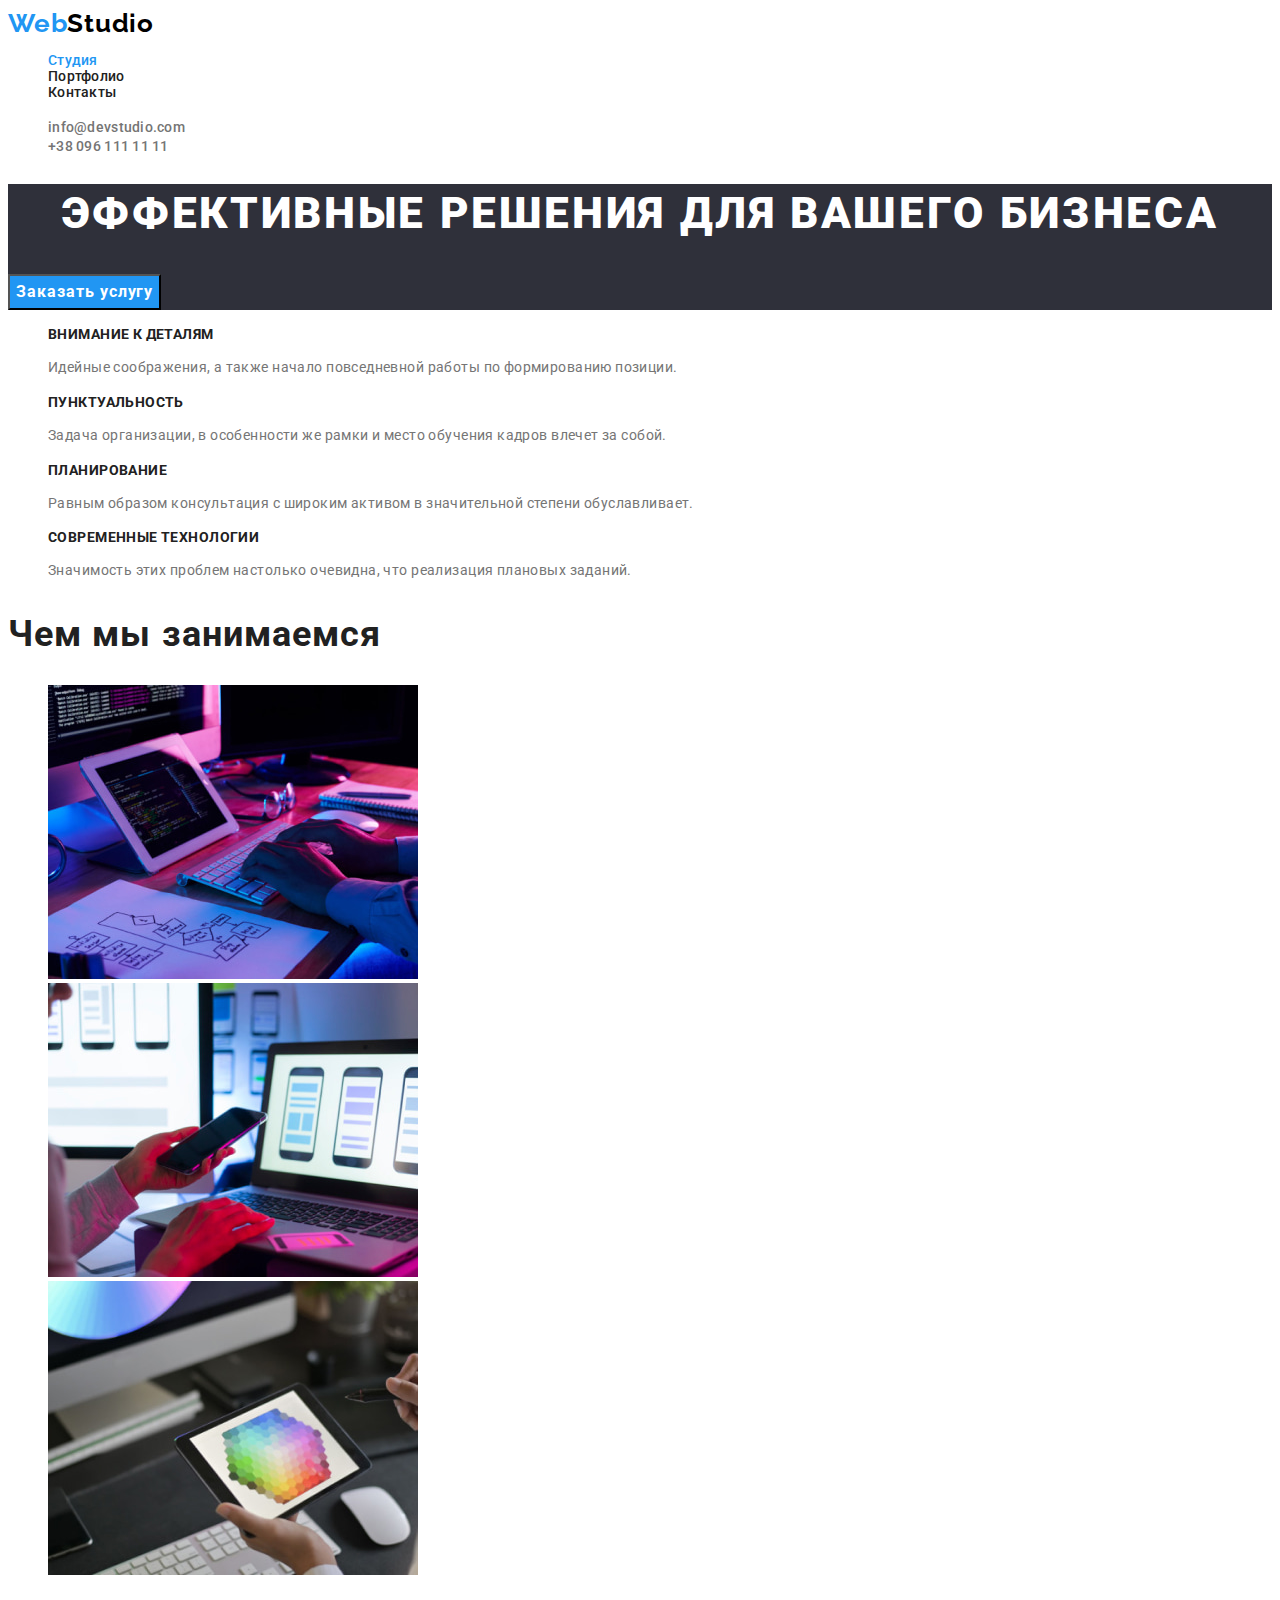
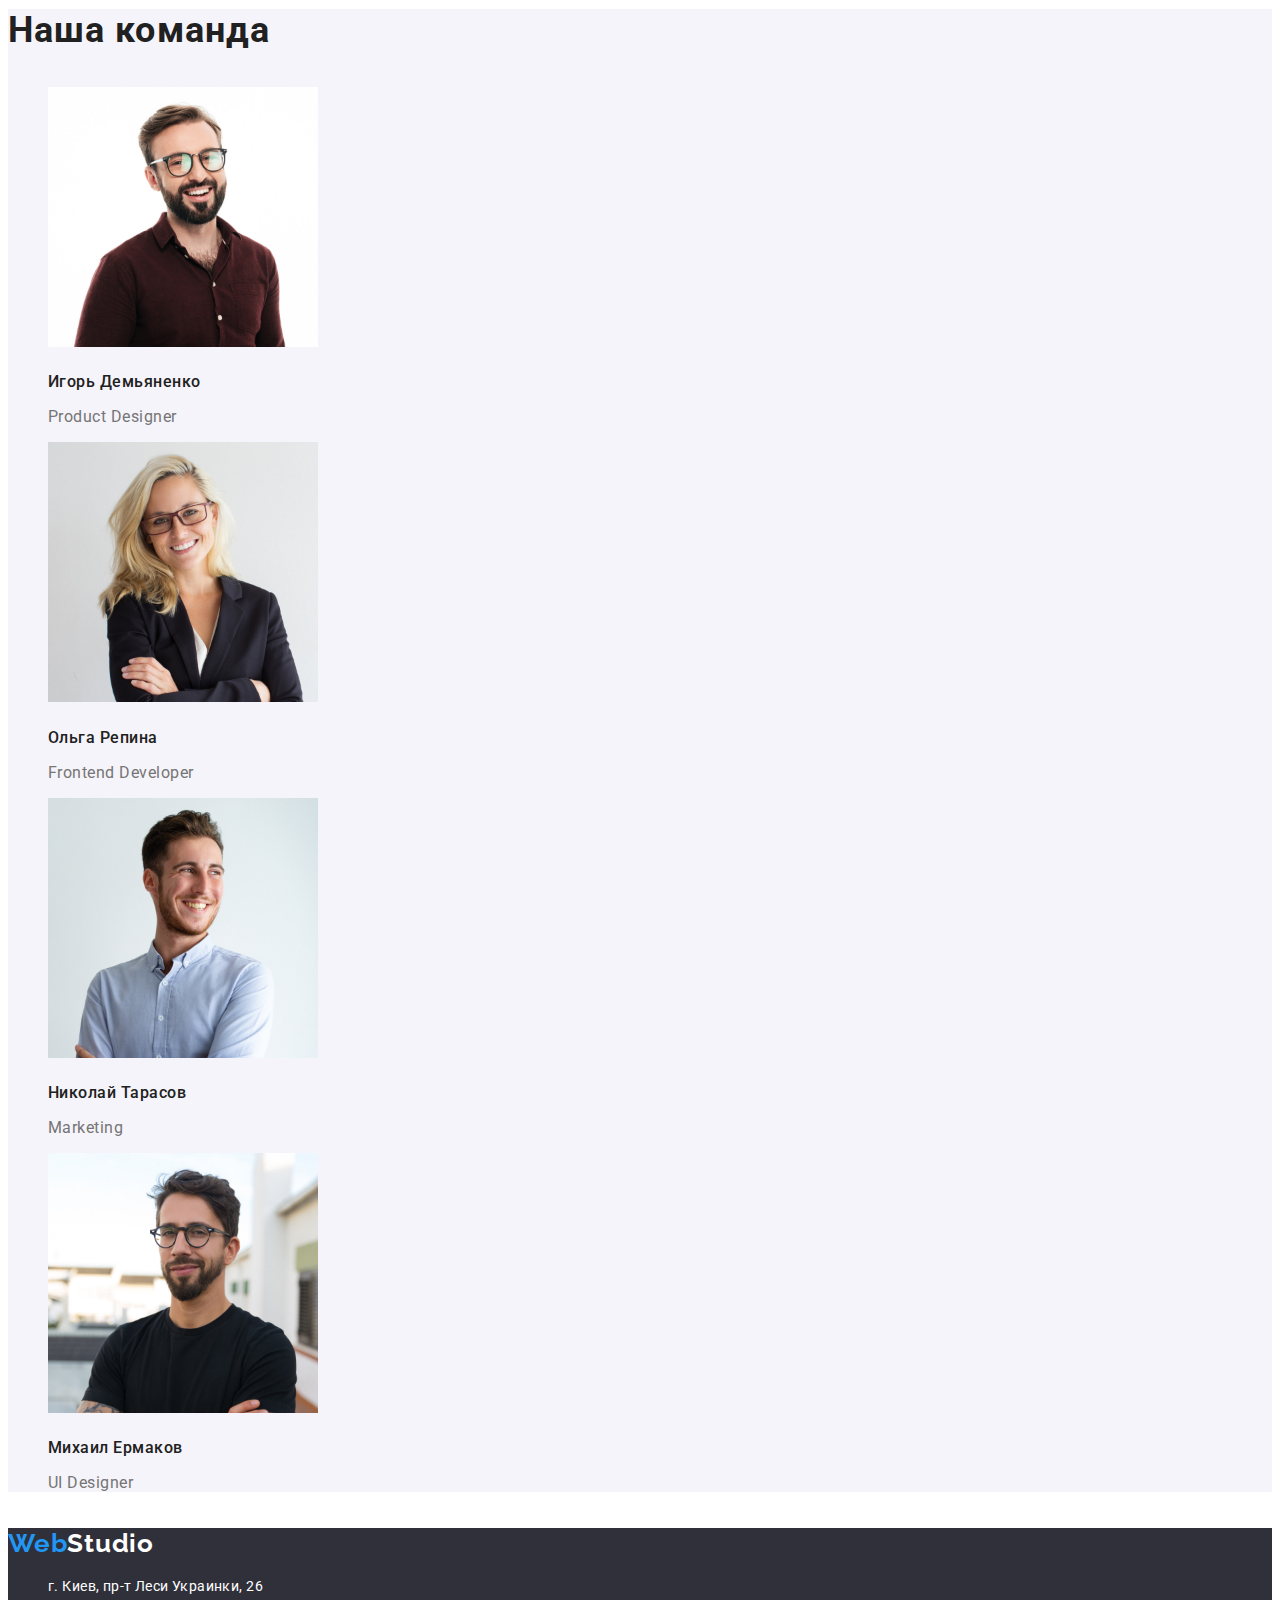
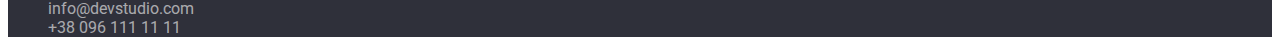
==== index.html @ 97933884 "Files from previous project added" ====
<!DOCTYPE html>
<html lang="ru">
  <head>
    <meta charset="UTF-8" />
    <meta http-equiv="X-UA-Compatible" content="IE=edge" />
    <meta name="viewport" content="width=device-width, initial-scale=1.0" />
    <title>WebStudio</title>
    <link rel="preconnect" href="https://fonts.googleapis.com" />
    <link rel="preconnect" href="https://fonts.gstatic.com" crossorigin />
    <link
      href="https://fonts.googleapis.com/css2?family=Raleway:wght@700&family=Roboto:wght@400;500;700;900&display=swap"
      rel="stylesheet"
    />

    <link rel="stylesheet" href="./css/styles.css" />
  </head>
  <body>
    <header class="page-header">
      <nav>
        <a href="" class="logo link"
          >Web<span class="logo-dark">Studio</span>
        </a>
        <ul class="site-nav">
          <li class="list">
            <a href="./index.html" class="link current">Студия</a>
          </li>
          <li class="list">
            <a href="./portfolio.html" class="link">Портфолио</a>
          </li>
          <li class="list"><a href="" class="link">Контакты</a></li>
        </ul>
      </nav>
      <ul class="contacts">
        <li class="list">
          <a href="mailto:info@devstudio.com" class="mail-link"
            >info@devstudio.com</a
          >
        </li>
        <li class="list">
          <a href="tel:+380961111111" class="tel-link">+38 096 111 11 11</a>
        </li>
      </ul>
    </header>
    <main>
      <!--Герой-->
      <section class="hero">
        <h1 class="header-hero">Эффективные решения для вашего бизнеса</h1>
        <button type="button" class="button-service">Заказать услугу</button>
      </section>
      <!--Переваги-->
      <section class="advantages">
        <h2 class="header-advantages">Наші переваги</h2>
        <ul>
          <li class="list">
            <h3 class="advantages-header">Внимание к деталям</h3>
            <p class="advantages-text">
              Идейные соображения, а также начало повседневной работы по
              формированию позиции.
            </p>
          </li>

          <li class="list">
            <h3 class="advantages-header">Пунктуальность</h3>
            <p class="advantages-text">
              Задача организации, в особенности же рамки и место обучения кадров
              влечет за собой.
            </p>
          </li>
          <li class="list">
            <h3 class="advantages-header">Планирование</h3>
            <p class="advantages-text">
              Равным образом консультация с широким активом в значительной
              степени обуславливает.
            </p>
          </li>
          <li class="list">
            <h3 class="advantages-header">Современные технологии</h3>
            <p class="advantages-text">
              Значимость этих проблем настолько очевидна, что реализация
              плановых заданий.
            </p>
          </li>
        </ul>
      </section>
      <section class="works">
        <h2 class="header-works">Чем мы занимаемся</h2>
        <ul>
          <li class="list">
            <img src="./images/box-1.jpg" alt="Структура сайту" width="370" />
          </li>
          <li class="list">
            <img src="./images/box-2.jpg" alt="Розмітка сайту" width="370" />
          </li>
          <li class="list">
            <img src="./images/box-3.jpg" alt="Дизайн сайту" width="370" />
          </li>
        </ul>
      </section>
      <section class="team">
        <h2 class="header team">Наша команда</h2>
        <ul class="team-list">
          <li class="team-link">
            <img
              src="./images/img.jpg"
              alt="Фото Игорь Демьяненко"
              width="270"
            />
            <h3 class="team-member">Игорь Демьяненко</h3>
            <p lang="en" class="team-position">Product Designer</p>
          </li>
          <li class="team-link">
            <img src="./images/img-1.jpg" alt="Фото Ольга Репина" width="270" />
            <h3 class="team-member">Ольга Репина</h3>
            <p lang="en" class="team-position">Frontend Developer</p>
          </li>
          <li class="team-link">
            <img
              src="./images/img-2.jpg"
              alt="Фото Николай Тарасов"
              width="270"
            />
            <h3 class="team-member">Николай Тарасов</h3>
            <p lang="en" class="team-position">Marketing</p>
          </li>
          <li class="team-link">
            <img
              src="./images/img-3.jpg"
              alt="Фото Михаил Ермаков"
              width="270"
            />
            <h3 class="team-member">Михаил Ермаков</h3>
            <p lang="en" class="team-position">UI Designer</p>
          </li>
        </ul>
      </section>
    </main>
    <footer class="footer">
      <a href="" class="logo link">Web<span class="logo-light">Studio</span></a>
      <address class="address">
        <ul>
          <li class="list">
            <a
              href="https://goo.gl/maps/4q9ZpjwnPptMZHnn8"
              target="_blank"
              rel="noreferrer noopener"
              class="post-address"
              >г. Киев, пр-т Леси Украинки, 26</a
            >
          </li>
          <li class="list">
            <a href="mailto:info@devstudio.com" class="mail"
              >info@devstudio.com</a
            >
          </li>
          <li class="list">
            <a href="tel:+380961111111" class="tel">+38 096 111 11 11</a>
          </li>
        </ul>
      </address>
    </footer>
  </body>
</html>
---- css/styles.css ----
:root {
  --text-decoration-color: #212121;
  --second-text-color: #757575;
  --link-hover-color: #2196f3;
}
body {
  color: var(--text-decoration-color);
  font-family: "Roboto", sans-serif;
}

.logo {
  font-family: Raleway, sans-serif;
  font-weight: 700;
  font-size: 26px;
  line-height: 1.19;
  color: var(--link-hover-color);
  letter-spacing: 0.03em;
}
.logo-dark {
  color: #000000;
}
.logo-light {
  color: #ffffff;
}

.site-nav {
  color: var(--text-decoration-color);
  font-weight: 500;
  font-size: 14px;
  line-height: 1.14;
  letter-spacing: 0.02em;
}
.site-nav .link:active {
  color: var(--link-hover-color);
}

.site-nav .link:hover,
.site-nav .link:focus {
  color: var(--link-hover-color);
}

.link,
.mail,
.tel,
.mail-link,
.tel-link,
.post-address,
.project-link {
  text-decoration: none;
}
.list,
.team-link {
  list-style-type: none;
}
.site-nav .link {
  color: var(--text-decoration-color);
}
.mail-link,
.tel-link {
  color: var(--second-text-color);
  font-weight: 500;
  font-size: 14px;
  line-height: 1.14;
  letter-spacing: 0.02em;
}
.mail-link:hover,
.tel-link:hover,
.mail-link:focus,
.tel-link:focus {
  color: var(--link-hover-color);
}
.header-hero {
  color: #ffffff;
  font-weight: 900;
  font-size: 44px;
  line-height: 1.36;
  text-align: center;
  letter-spacing: 0.06em;
  text-transform: uppercase;
}

.page-header {
  background-color: #ffffff;
}
.hero {
  background-color: #2f303a;
}
.button {
  font-family: inherit;
  color: var(--text-decoration-color);
  background-color: #ffffff;
  font-weight: 700;
  font-size: 16px;
  line-height: 1.88;
  display: flex;
  align-items: center;
  text-align: center;
  letter-spacing: 0.06em;
  cursor: pointer;
}
.button-service {
  color: #ffffff;
  background-color: var(--link-hover-color);
  font-family: inherit;
  font-weight: 700;
  font-size: 16px;
  line-height: 1.88;
  display: flex;
  align-items: center;
  text-align: center;
  letter-spacing: 0.06em;
}

.button-filter {
  font-family: inherit;
  color: var(--text-decoration-color);
  background-color: #ffffff;
  font-weight: 500;
  font-size: 16px;
  line-height: 1.88;
  display: flex;
  align-items: center;
  text-align: center;
  letter-spacing: 0.06em;
  cursor: pointer;
}
.button-filter:hover,
.button-filter:focus {
  color: #ffffff;
  background-color: var(--link-hover-color);
}
.header-advantages,
.header-portolio {
  display: none;
}

.advantages-header {
  font-weight: 700;
  font-size: 14px;
  line-height: 16px;
  letter-spacing: 0.03em;
  text-transform: uppercase;
}

.advantages-text {
  color: var(--second-text-color);
  font-size: 14px;
  line-height: 1.71;
  letter-spacing: 0.03em;
}

.header-works {
  font-weight: 700;
  font-size: 36px;
  line-height: 1.17;
  letter-spacing: 0.03em;
}
.team {
  background-color: #f5f4fa;
  font-weight: 700;
  font-size: 36px;
  line-height: 1.17;
  letter-spacing: 0.03em;
}
.footer {
  background-color: #2f303a;
}
.address .post-address {
  color: #ffffff;
  font-style: normal;
  font-size: 14px;
  line-height: 1.71;
  letter-spacing: 0.03em;
}
.mail,
.tel {
  color: rgba(255, 255, 255, 0.6);
}

.mail:hover,
.tel:hover {
  color: var(--link-hover-color);
}
.team-position {
  color: var(--second-text-color);
  font-weight: 400;
  font-size: 16px;
  line-height: 1.19;
  letter-spacing: 0.03em;
}
.team-member {
  font-weight: 500;
  font-size: 16px;
  line-height: 1.19;
  letter-spacing: 0.03em;
}

.project-name {
  font-weight: 700;
  font-size: 18px;
  line-height: 2;
  letter-spacing: 0.06em;
  color: var(--text-decoration-color);
}
.project-type {
  font-size: 16px;
  line-height: 1.88;
  letter-spacing: 0.03em;
  color: var(--second-text-color);
}
.mail,
.tel {
  font-style: normal;
}

.site-nav .current {
  color: var(--link-hover-color);
}
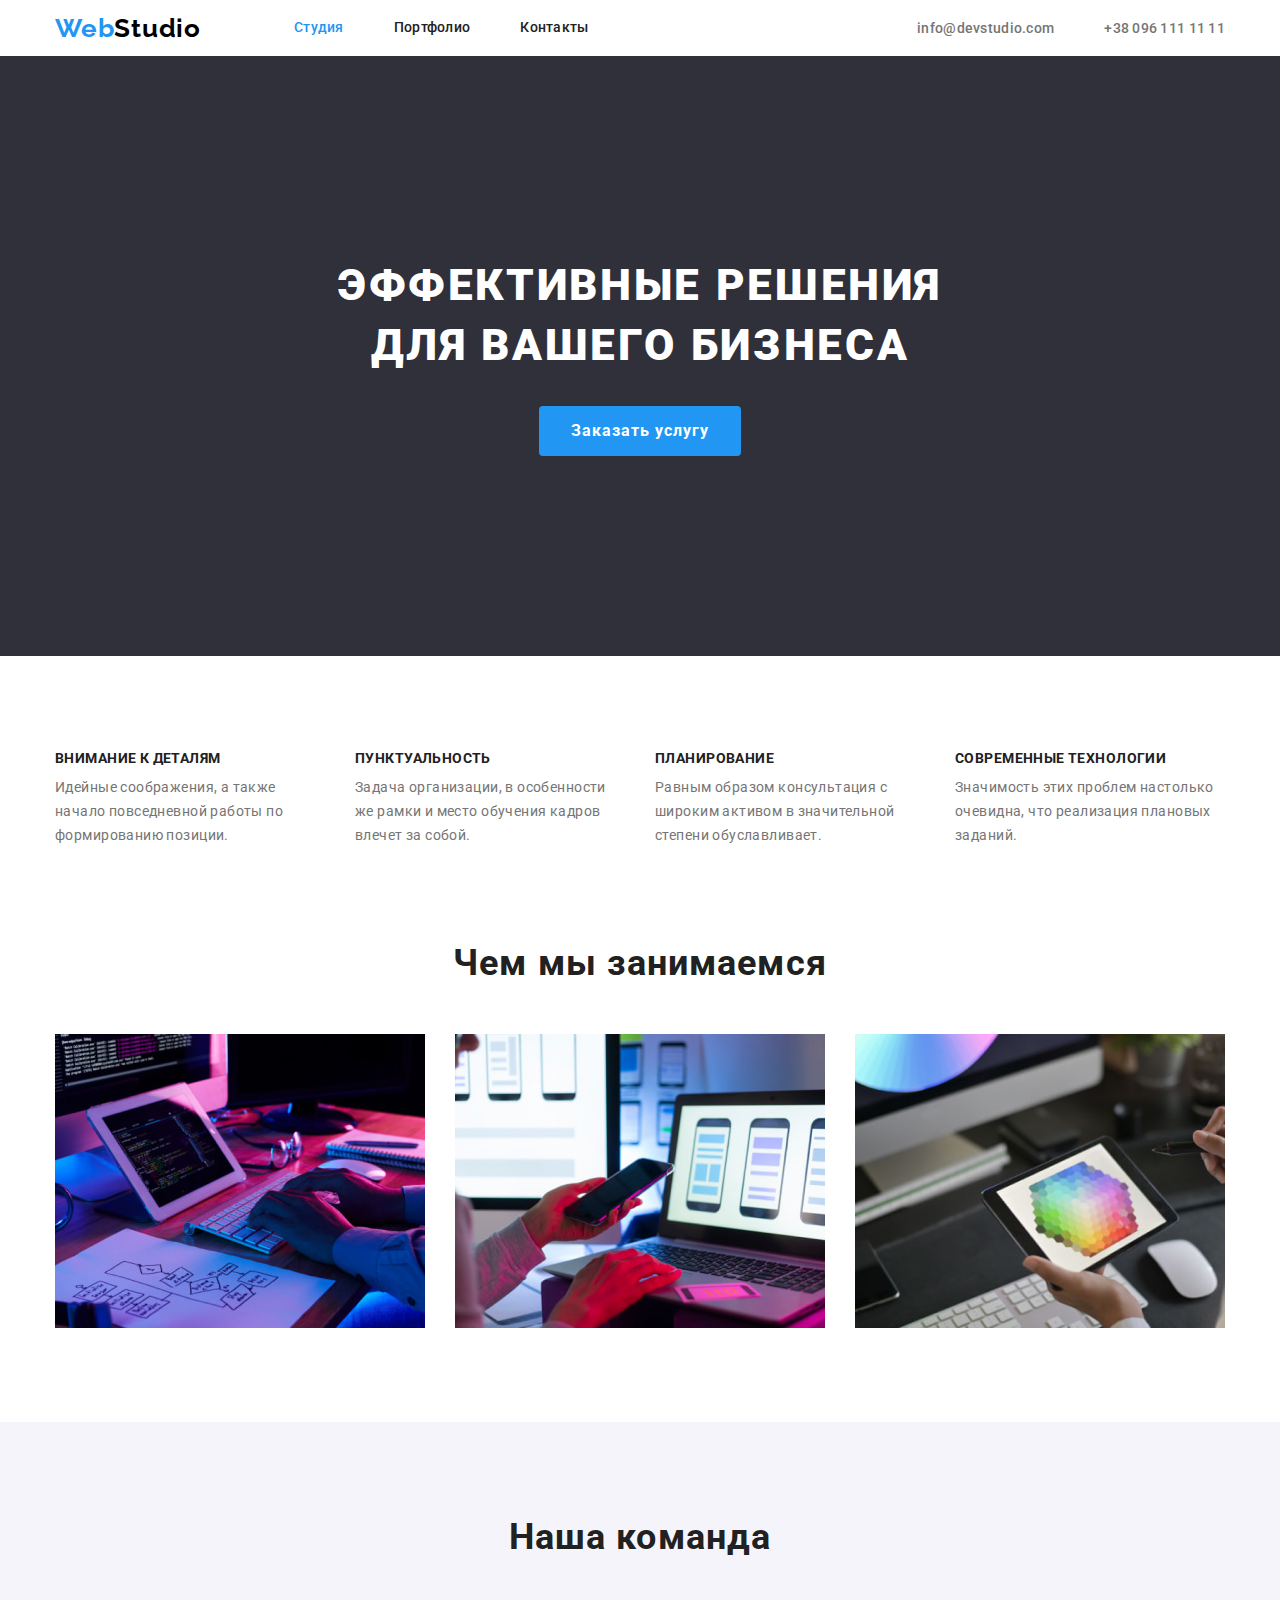
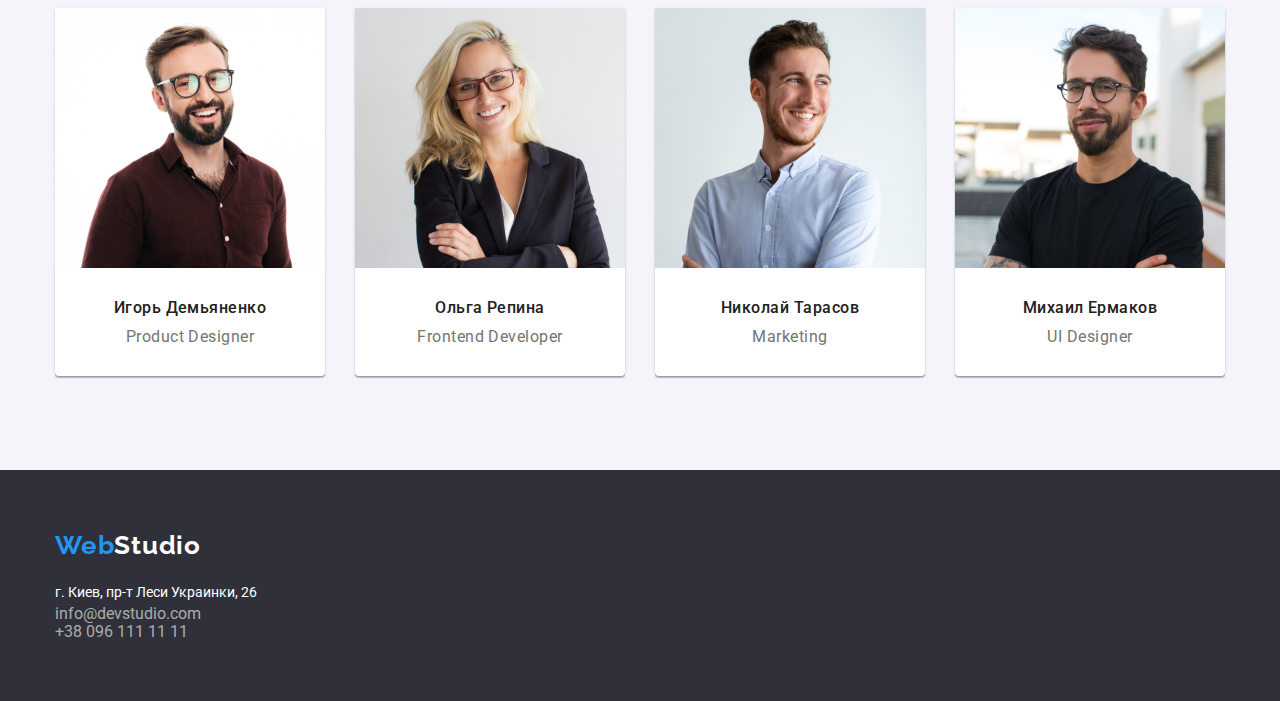
==== commit 3a7cdc12: "almost done" ====
--- a/index.html
+++ b/index.html
@@ -11,152 +11,213 @@
       href="https://fonts.googleapis.com/css2?family=Raleway:wght@700&family=Roboto:wght@400;500;700;900&display=swap"
       rel="stylesheet"
     />
-
+    <link
+      rel="stylesheet"
+      href="https://cdn.jsdelivr.net/npm/modern-normalize@1.1.0/modern-normalize.min.css"
+    />
     <link rel="stylesheet" href="./css/styles.css" />
   </head>
   <body>
     <header class="page-header">
-      <nav>
-        <a href="" class="logo link"
-          >Web<span class="logo-dark">Studio</span>
-        </a>
-        <ul class="site-nav">
+      <!-- Site navigation -->
+      <div class="container main-nav">
+        <div class="nav-all">
+          <a href="" class="logo link"
+            >Web<span class="logo-dark">Studio</span>
+          </a>
+        </div>
+        <nav class="navigation">
+          <ul class="site-nav">
+            <li class="list">
+              <a href="./index.html" class="link current">Студия</a>
+            </li>
+            <li class="list">
+              <a href="./portfolio.html" class="link">Портфолио</a>
+            </li>
+            <li class="list"><a href="" class="link">Контакты</a></li>
+          </ul>
+        </nav>
+
+        <!-- Contacts -->
+        <ul class="contacts">
           <li class="list">
-            <a href="./index.html" class="link current">Студия</a>
+            <a href="mailto:info@devstudio.com" class="mail-link"
+              >info@devstudio.com</a
+            >
           </li>
           <li class="list">
-            <a href="./portfolio.html" class="link">Портфолио</a>
+            <a href="tel:+380961111111" class="tel-link">+38 096 111 11 11</a>
           </li>
-          <li class="list"><a href="" class="link">Контакты</a></li>
         </ul>
-      </nav>
-      <ul class="contacts">
-        <li class="list">
-          <a href="mailto:info@devstudio.com" class="mail-link"
-            >info@devstudio.com</a
-          >
-        </li>
-        <li class="list">
-          <a href="tel:+380961111111" class="tel-link">+38 096 111 11 11</a>
-        </li>
-      </ul>
+      </div>
     </header>
     <main>
       <!--Герой-->
       <section class="hero">
-        <h1 class="header-hero">Эффективные решения для вашего бизнеса</h1>
+        <h1 class="header-hero">
+          Эффективные решения <br />
+          для вашего бизнеса
+        </h1>
         <button type="button" class="button-service">Заказать услугу</button>
       </section>
       <!--Переваги-->
       <section class="advantages">
-        <h2 class="header-advantages">Наші переваги</h2>
-        <ul>
-          <li class="list">
-            <h3 class="advantages-header">Внимание к деталям</h3>
-            <p class="advantages-text">
-              Идейные соображения, а также начало повседневной работы по
-              формированию позиции.
-            </p>
-          </li>
-
-          <li class="list">
-            <h3 class="advantages-header">Пунктуальность</h3>
-            <p class="advantages-text">
-              Задача организации, в особенности же рамки и место обучения кадров
-              влечет за собой.
-            </p>
-          </li>
-          <li class="list">
-            <h3 class="advantages-header">Планирование</h3>
-            <p class="advantages-text">
-              Равным образом консультация с широким активом в значительной
-              степени обуславливает.
-            </p>
-          </li>
-          <li class="list">
-            <h3 class="advantages-header">Современные технологии</h3>
-            <p class="advantages-text">
-              Значимость этих проблем настолько очевидна, что реализация
-              плановых заданий.
-            </p>
-          </li>
-        </ul>
-      </section>
+        <div class="container">
+          <h2 class="header-advantages">Наші переваги</h2>
+          <ul class="list-advantages">
+            <li class="list">
+              <h3 class="advantages-header">Внимание к деталям</h3>
+              <p class="advantages-text">
+                Идейные соображения, а также начало повседневной работы по
+                формированию позиции.
+              </p>
+            </li>
+
+            <li class="list">
+              <h3 class="advantages-header">Пунктуальность</h3>
+              <p class="advantages-text">
+                Задача организации, в особенности же рамки и место обучения
+                кадров влечет за собой.
+              </p>
+            </li>
+            <li class="list">
+              <h3 class="advantages-header">Планирование</h3>
+              <p class="advantages-text">
+                Равным образом консультация с широким активом в значительной
+                степени обуславливает.
+              </p>
+            </li>
+            <li class="list">
+              <h3 class="advantages-header">Современные технологии</h3>
+              <p class="advantages-text">
+                Значимость этих проблем настолько очевидна, что реализация
+                плановых заданий.
+              </p>
+            </li>
+          </ul>
+        </div>
+      </section>
+      <!-- Our works -->
+
       <section class="works">
         <h2 class="header-works">Чем мы занимаемся</h2>
-        <ul>
-          <li class="list">
-            <img src="./images/box-1.jpg" alt="Структура сайту" width="370" />
-          </li>
-          <li class="list">
-            <img src="./images/box-2.jpg" alt="Розмітка сайту" width="370" />
-          </li>
-          <li class="list">
-            <img src="./images/box-3.jpg" alt="Дизайн сайту" width="370" />
-          </li>
-        </ul>
-      </section>
-      <section class="team">
-        <h2 class="header team">Наша команда</h2>
-        <ul class="team-list">
-          <li class="team-link">
-            <img
-              src="./images/img.jpg"
-              alt="Фото Игорь Демьяненко"
-              width="270"
-            />
-            <h3 class="team-member">Игорь Демьяненко</h3>
-            <p lang="en" class="team-position">Product Designer</p>
-          </li>
-          <li class="team-link">
-            <img src="./images/img-1.jpg" alt="Фото Ольга Репина" width="270" />
-            <h3 class="team-member">Ольга Репина</h3>
-            <p lang="en" class="team-position">Frontend Developer</p>
-          </li>
-          <li class="team-link">
-            <img
-              src="./images/img-2.jpg"
-              alt="Фото Николай Тарасов"
-              width="270"
-            />
-            <h3 class="team-member">Николай Тарасов</h3>
-            <p lang="en" class="team-position">Marketing</p>
-          </li>
-          <li class="team-link">
-            <img
-              src="./images/img-3.jpg"
-              alt="Фото Михаил Ермаков"
-              width="270"
-            />
-            <h3 class="team-member">Михаил Ермаков</h3>
-            <p lang="en" class="team-position">UI Designer</p>
-          </li>
-        </ul>
+        <div class="container">
+          <ul class="works-images">
+            <li class="list">
+              <img src="./images/box-1.jpg" alt="Структура сайту" width="370" />
+            </li>
+            <li class="list">
+              <img src="./images/box-2.jpg" alt="Розмітка сайту" width="370" />
+            </li>
+            <li class="list">
+              <img src="./images/box-3.jpg" alt="Дизайн сайту" width="370" />
+            </li>
+          </ul>
+        </div>
+      </section>
+
+      <!-- Our team -->
+
+      <section class="our-team">
+        <h2 class="header-team">Наша команда</h2>
+        <div class="container">
+          <ul class="team-list">
+            <li class="team-link">
+              <article class="card">
+                <div class="card-thumb">
+                  <img
+                    src="./images/img.jpg"
+                    alt="Фото Игорь Демьяненко"
+                    width="270"
+                  />
+                </div>
+                <div class="card-content">
+                  <h3 class="team-member">Игорь Демьяненко</h3>
+                  <p lang="en" class="team-position">Product Designer</p>
+                </div>
+              </article>
+            </li>
+            <li class="team-link">
+              <article class="card">
+                <div class="card-thumb">
+                  <img
+                    src="./images/img-1.jpg"
+                    alt="Фото Ольга Репина"
+                    width="270"
+                  />
+                </div>
+                <div class="card-content">
+                  <h3 class="team-member">Ольга Репина</h3>
+                  <p lang="en" class="team-position">Frontend Developer</p>
+                </div>
+              </article>
+            </li>
+            <li class="team-link">
+              <article class="card">
+                <div class="card-thumb">
+                  <img
+                    src="./images/img-2.jpg"
+                    alt="Фото Николай Тарасов"
+                    width="270"
+                  />
+                </div>
+                <div class="card-content">
+                  <h3 class="team-member">Николай Тарасов</h3>
+                  <p lang="en" class="team-position">Marketing</p>
+                </div>
+              </article>
+            </li>
+            <li class="team-link">
+              <article class="card">
+                <div class="card-thumb">
+                  <img
+                    src="./images/img-3.jpg"
+                    alt="Фото Михаил Ермаков"
+                    width="270"
+                  />
+                </div>
+                <div class="card-content">
+                  <h3 class="team-member">Михаил Ермаков</h3>
+                  <p lang="en" class="team-position">UI Designer</p>
+                </div>
+              </article>
+            </li>
+          </ul>
+        </div>
       </section>
     </main>
+
+    <!-- Footer  -->
+
     <footer class="footer">
-      <a href="" class="logo link">Web<span class="logo-light">Studio</span></a>
-      <address class="address">
-        <ul>
-          <li class="list">
-            <a
-              href="https://goo.gl/maps/4q9ZpjwnPptMZHnn8"
-              target="_blank"
-              rel="noreferrer noopener"
-              class="post-address"
-              >г. Киев, пр-т Леси Украинки, 26</a
-            >
-          </li>
-          <li class="list">
-            <a href="mailto:info@devstudio.com" class="mail"
-              >info@devstudio.com</a
-            >
-          </li>
-          <li class="list">
-            <a href="tel:+380961111111" class="tel">+38 096 111 11 11</a>
-          </li>
-        </ul>
-      </address>
+      <div class="container">
+        <div class="logo-footer">
+          <a href="" class="logo link"
+            >Web<span class="logo-light">Studio</span></a
+          >
+        </div>
+        <address class="address">
+          <ul class="adress-list">
+            <li class="list">
+              <a
+                href="https://goo.gl/maps/4q9ZpjwnPptMZHnn8"
+                target="_blank"
+                rel="noreferrer noopener"
+                class="post-address"
+                >г. Киев, пр-т Леси Украинки, 26</a
+              >
+            </li>
+            <li class="list">
+              <a href="mailto:info@devstudio.com" class="mail"
+                >info@devstudio.com</a
+              >
+            </li>
+            <li class="list">
+              <a href="tel:+380961111111" class="tel">+38 096 111 11 11</a>
+            </li>
+          </ul>
+        </address>
+      </div>
     </footer>
   </body>
 </html>
--- a/css/styles.css
+++ b/css/styles.css
@@ -2,12 +2,14 @@
   --text-decoration-color: #212121;
   --second-text-color: #757575;
   --link-hover-color: #2196f3;
+  --card-gap: 30px;
+  --projects-card-gap: 30px;
 }
 body {
   color: var(--text-decoration-color);
   font-family: "Roboto", sans-serif;
 }
-
+/*             Header          */
 .logo {
   font-family: Raleway, sans-serif;
   font-weight: 700;
@@ -16,20 +18,72 @@
   color: var(--link-hover-color);
   letter-spacing: 0.03em;
 }
+.nav-all {
+  display: flex;
+  margin-right: 93px;
+}
+
 .logo-dark {
   color: #000000;
 }
 .logo-light {
   color: #ffffff;
 }
+.container {
+  display: flex;
+  margin-left: auto;
+  margin-right: auto;
+  width: 1200px;
+  padding-left: 15px;
+  padding-right: 15px;
+}
+
+.container.main-nav {
+  display: flex;
+  align-items: center;
+}
+
+.navigation {
+  display: flex;
+}
+
+img {
+  display: block;
+  max-width: 100%;
+  height: auto;
+}
+
+.site-nav .list {
+  margin-top: 0;
+  margin-bottom: 0;
+  padding: 0;
+}
 
 .site-nav {
+  display: flex;
+  margin-top: 0;
+  margin-bottom: 0;
+  padding-left: 0;
+}
+
+.site-nav .list + .list {
+  margin-left: 50px;
+}
+
+/* Зразок оформлення від Репети */
+
+.site-nav .link {
+  display: block;
+  padding-top: 20px;
+  padding-bottom: 20px;
+
   color: var(--text-decoration-color);
   font-weight: 500;
   font-size: 14px;
   line-height: 1.14;
   letter-spacing: 0.02em;
 }
+
 .site-nav .link:active {
   color: var(--link-hover-color);
 }
@@ -37,6 +91,22 @@
 .site-nav .link:hover,
 .site-nav .link:focus {
   color: var(--link-hover-color);
+}
+
+.site-nav .current {
+  color: var(--link-hover-color);
+}
+
+.contacts {
+  display: flex;
+  margin-top: 0;
+  margin-bottom: 0;
+  margin-left: auto;
+  padding-left: 0;
+}
+
+.contacts .list + .list {
+  margin-left: 50px;
 }
 
 .link,
@@ -52,9 +122,7 @@
 .team-link {
   list-style-type: none;
 }
-.site-nav .link {
-  color: var(--text-decoration-color);
-}
+
 .mail-link,
 .tel-link {
   color: var(--second-text-color);
@@ -71,10 +139,12 @@
 }
 .header-hero {
   color: #ffffff;
+  margin-top: 0px;
+  margin-bottom: 30px;
+
   font-weight: 900;
   font-size: 44px;
   line-height: 1.36;
-  text-align: center;
   letter-spacing: 0.06em;
   text-transform: uppercase;
 }
@@ -82,9 +152,14 @@
 .page-header {
   background-color: #ffffff;
 }
+
 .hero {
   background-color: #2f303a;
-}
+  text-align: center;
+  padding-bottom: 200px;
+  padding-top: 200px;
+}
+
 .button {
   font-family: inherit;
   color: var(--text-decoration-color);
@@ -92,7 +167,6 @@
   font-weight: 700;
   font-size: 16px;
   line-height: 1.88;
-  display: flex;
   align-items: center;
   text-align: center;
   letter-spacing: 0.06em;
@@ -105,10 +179,12 @@
   font-weight: 700;
   font-size: 16px;
   line-height: 1.88;
-  display: flex;
   align-items: center;
   text-align: center;
   letter-spacing: 0.06em;
+  border-radius: 4px;
+  padding: 10px 32px 10px 32px;
+  border: 0px;
 }
 
 .button-filter {
@@ -123,15 +199,23 @@
   text-align: center;
   letter-spacing: 0.06em;
   cursor: pointer;
+  padding: 6px 22px;
 }
 .button-filter:hover,
 .button-filter:focus {
   color: #ffffff;
   background-color: var(--link-hover-color);
 }
+
+.filter {
+  display: flex;
+}
+
 .header-advantages,
 .header-portolio {
   display: none;
+  margin-top: 0;
+  margin-bottom: 0;
 }
 
 .advantages-header {
@@ -140,6 +224,34 @@
   line-height: 16px;
   letter-spacing: 0.03em;
   text-transform: uppercase;
+  margin-bottom: 10px;
+  margin-top: 0;
+}
+section.advantages {
+  padding-top: 94px;
+  padding-bottom: 94px;
+}
+.list-advantages .list {
+  width: 270px;
+  margin-right: 30px;
+}
+.list-advantages .list:last-child {
+  margin-right: 0;
+}
+
+.list-advantages {
+  display: flex;
+  margin-top: 0;
+  margin-bottom: 0;
+  padding-left: 0;
+}
+.works-images .list {
+  width: 370px;
+  margin-right: 30px;
+}
+
+.works-images .list:last-child {
+  margin-right: 0;
 }
 
 .advantages-text {
@@ -147,6 +259,8 @@
   font-size: 14px;
   line-height: 1.71;
   letter-spacing: 0.03em;
+  margin-bottom: 0;
+  margin-top: 0;
 }
 
 .header-works {
@@ -154,24 +268,105 @@
   font-size: 36px;
   line-height: 1.17;
   letter-spacing: 0.03em;
-}
-.team {
-  background-color: #f5f4fa;
+  margin-top: 0;
+  margin-bottom: 50px;
+  text-align: center;
+}
+.works ul {
+  display: flex;
+  margin-top: 0;
+  margin-bottom: 0;
+  padding-bottom: 94px;
+  padding-left: 0;
+}
+
+.our-team {
+  padding-bottom: 94px;
+  background: #f5f4fa;
+}
+
+.team-list {
+  padding: 0;
+  margin: 0;
+  list-style: none;
+
+  display: flex;
+  flex-wrap: wrap;
+  margin-left: calc(-1 * var(--card-gap));
+  margin-top: calc(-1 * var(--card-gap));
+}
+
+.team-list > .team-link {
+  flex-basis: calc(100% / 4 - var(--card-gap));
+  margin-left: var(--card-gap);
+  margin-top: var(--card-gap);
+}
+
+.team-link {
+  width: 270px;
+  height: 368px;
+  background-color: #ffffff;
+  box-shadow: 0px 1px 3px rgba(0, 0, 0, 0.12), 0px 1px 1px rgba(0, 0, 0, 0.14),
+    0px 2px 1px rgba(0, 0, 0, 0.2);
+  border-radius: 0px 0px 4px 4px;
+}
+
+.team-member {
+  text-align: center;
+}
+
+.team-position {
+  text-align: center;
+}
+
+.header-team {
   font-weight: 700;
   font-size: 36px;
   line-height: 1.17;
   letter-spacing: 0.03em;
-}
+  margin-top: 0;
+  margin-bottom: 50px;
+  text-align: center;
+  padding-top: 94px;
+}
+
 .footer {
   background-color: #2f303a;
+}
+
+.logo-footer {
+  display: flex;
+  margin-top: 60px;
+  margin-bottom: 20px;
+}
+
+.address {
+  display: flex;
+  flex-direction: column;
+  margin-bottom: 60px;
+}
+.adress-list {
+  margin: 0;
+  padding-left: 0;
+}
+
+footer .container {
+  flex-direction: column;
 }
 .address .post-address {
   color: #ffffff;
   font-style: normal;
   font-size: 14px;
   line-height: 1.71;
-  letter-spacing: 0.03em;
-}
+}
+.post-address {
+  margin-bottom: 9px;
+}
+
+.mail {
+  margin-bottom: 9px;
+}
+
 .mail,
 .tel {
   color: rgba(255, 255, 255, 0.6);
@@ -181,18 +376,26 @@
 .tel:hover {
   color: var(--link-hover-color);
 }
+.team-list img {
+  margin-bottom: 30px;
+}
+
 .team-position {
   color: var(--second-text-color);
   font-weight: 400;
   font-size: 16px;
   line-height: 1.19;
   letter-spacing: 0.03em;
+  margin-top: 0;
+  margin-bottom: 0;
 }
 .team-member {
   font-weight: 500;
   font-size: 16px;
   line-height: 1.19;
   letter-spacing: 0.03em;
+  margin-top: 0;
+  margin-bottom: 10px;
 }
 
 .project-name {
@@ -208,11 +411,31 @@
   letter-spacing: 0.03em;
   color: var(--second-text-color);
 }
+
+.projects .list {
+  background: #ffffff;
+  border: 1px solid #eeeeee;
+  box-sizing: border-box;
+}
+
+.projects {
+  padding: 0;
+  margin: 0;
+  list-style: none;
+
+  display: flex;
+  flex-wrap: wrap;
+  margin-left: calc(-1 * var(--projects-card-gap));
+  margin-top: calc(-1 * var(--projects-card-gap));
+}
+
+.projects > .list {
+  flex-basis: calc(100% / 3 - var(--projects-card-gap));
+  margin-left: var(--projects-card-gap);
+  margin-top: var(--projects-card-gap);
+}
+
 .mail,
 .tel {
   font-style: normal;
 }
-
-.site-nav .current {
-  color: var(--link-hover-color);
-}
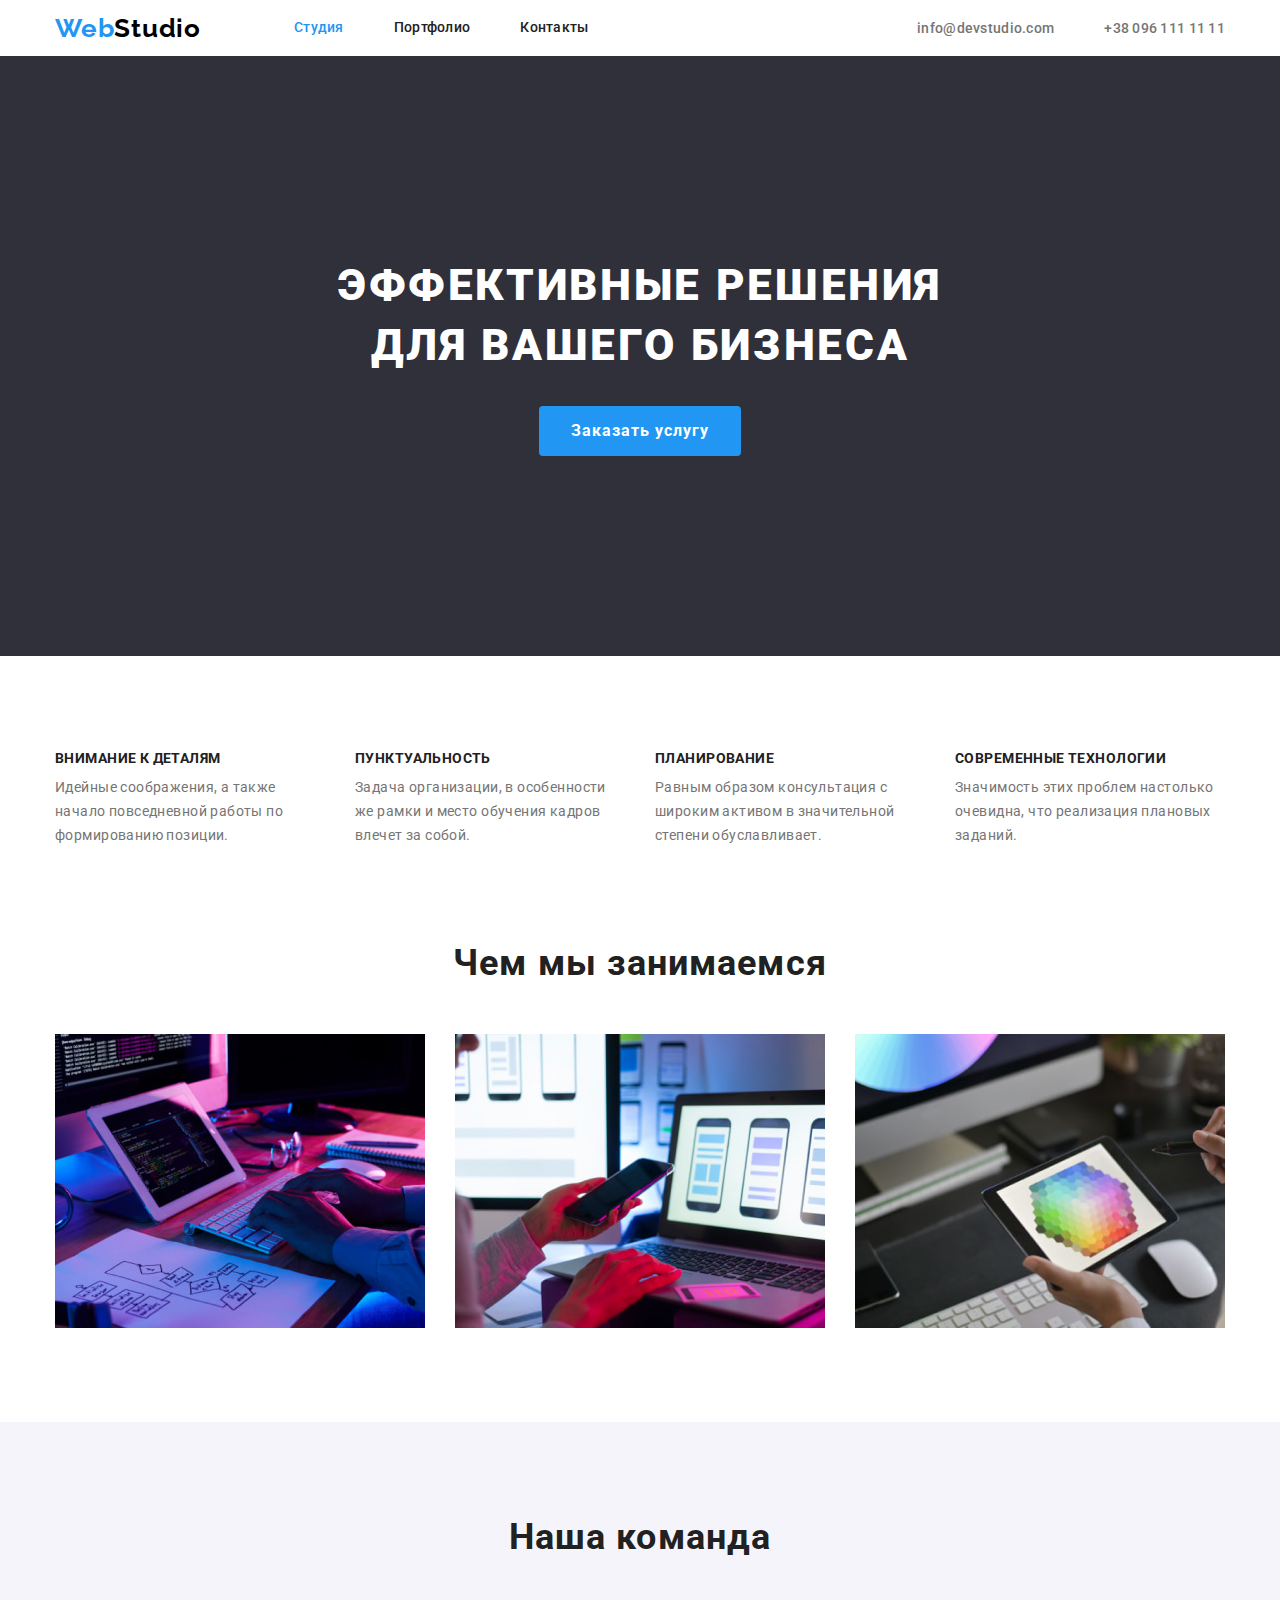
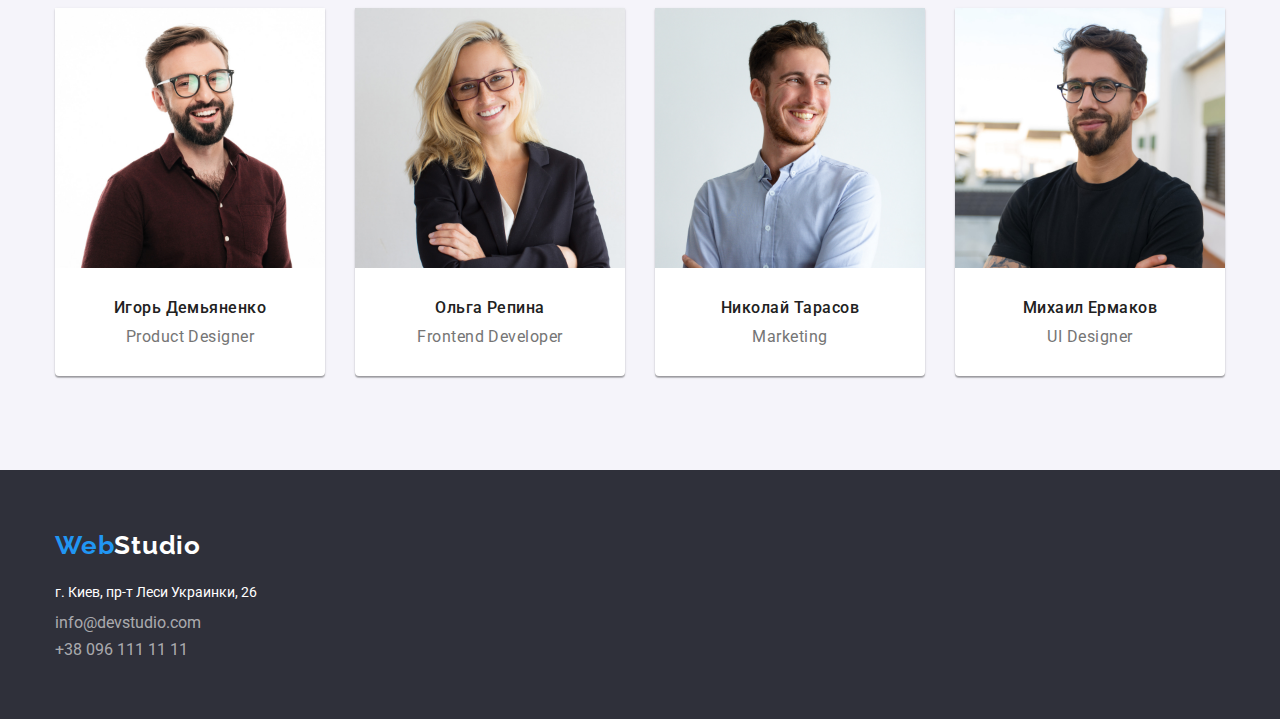
==== commit 80d9737d: "Bottom futer without additional div." ====
--- a/index.html
+++ b/index.html
@@ -191,11 +191,9 @@
 
     <footer class="footer">
       <div class="container">
-        <div class="logo-footer">
-          <a href="" class="logo link"
-            >Web<span class="logo-light">Studio</span></a
-          >
-        </div>
+        <a href="" class="logo link bottom"
+          >Web<span class="logo-light">Studio</span></a
+        >
         <address class="address">
           <ul class="adress-list">
             <li class="list">
--- a/css/styles.css
+++ b/css/styles.css
@@ -334,12 +334,11 @@
   background-color: #2f303a;
 }
 
-.logo-footer {
-  display: flex;
+a.logo.link.bottom {
+  display: block;
   margin-top: 60px;
   margin-bottom: 20px;
 }
-
 .address {
   display: flex;
   flex-direction: column;
@@ -359,7 +358,9 @@
   font-size: 14px;
   line-height: 1.71;
 }
+
 .post-address {
+  display: block;
   margin-bottom: 9px;
 }
 
@@ -369,6 +370,7 @@
 
 .mail,
 .tel {
+  display: block;
   color: rgba(255, 255, 255, 0.6);
 }
 
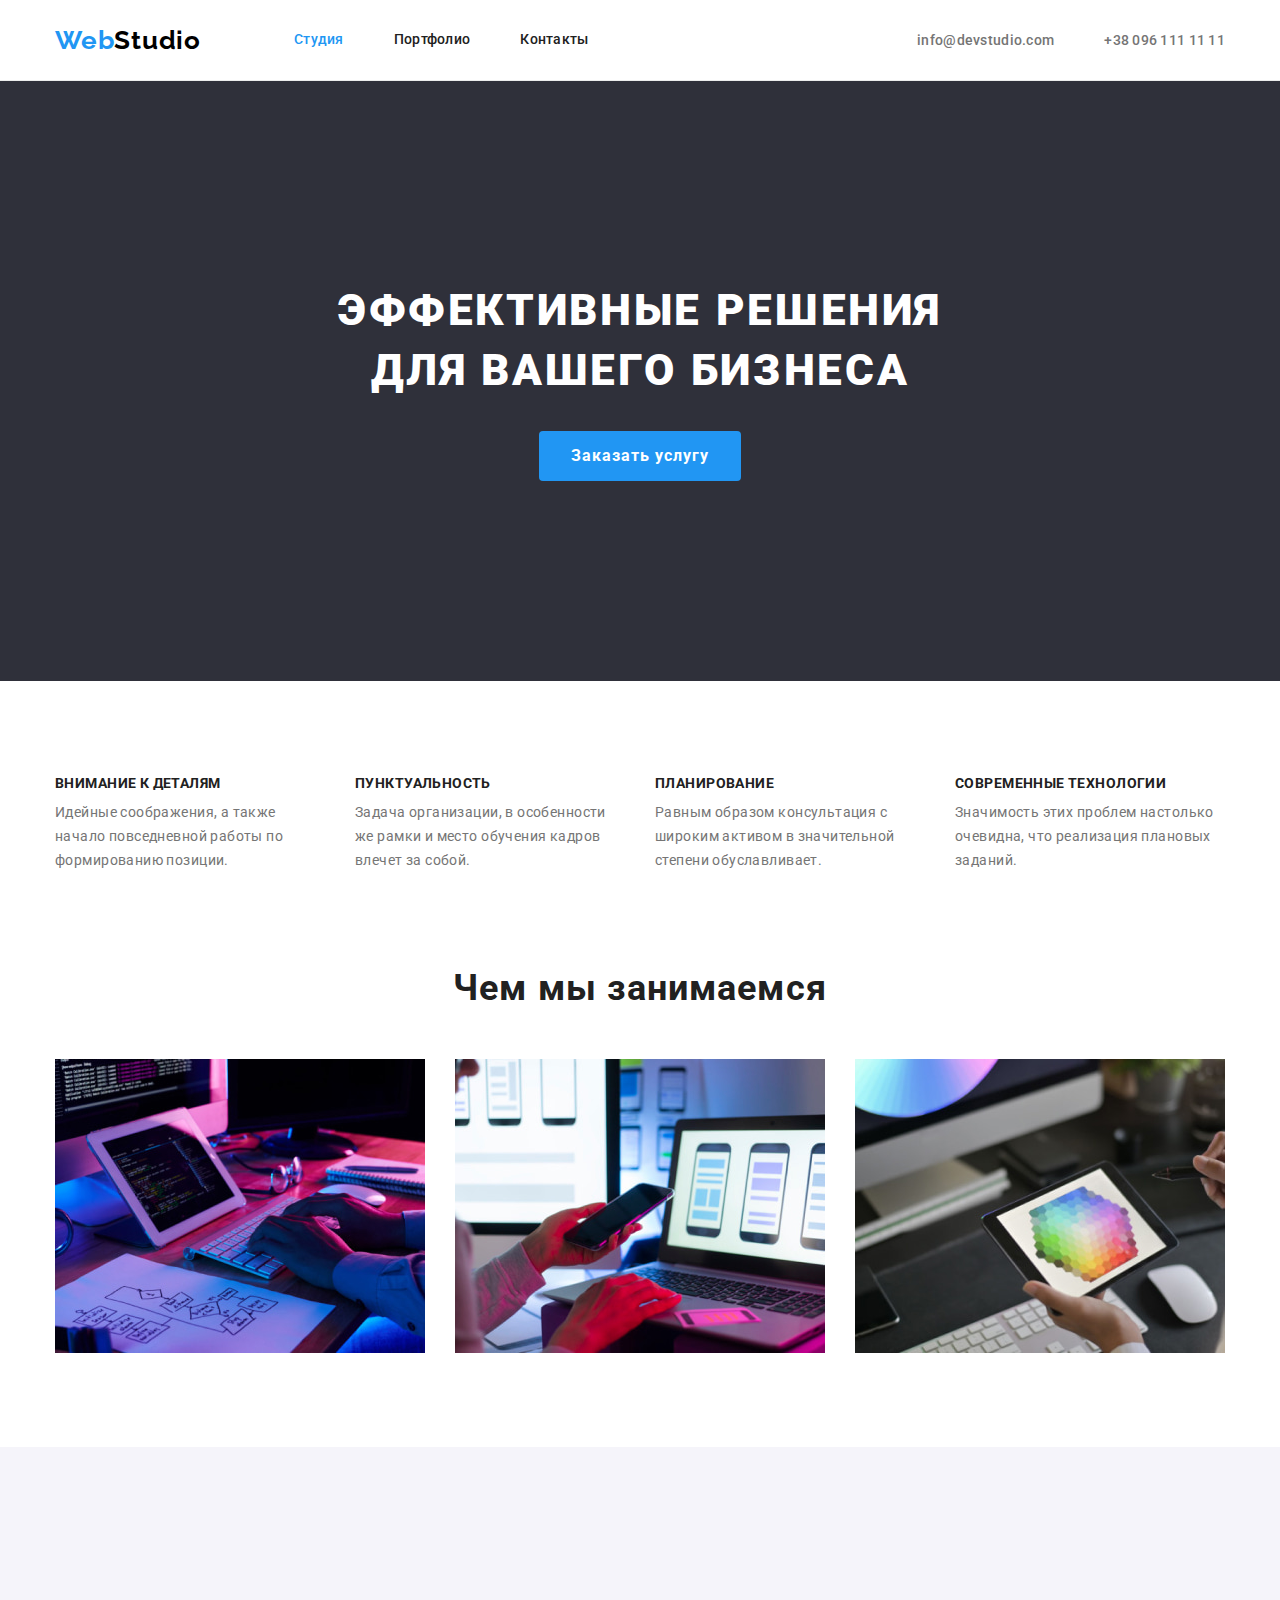
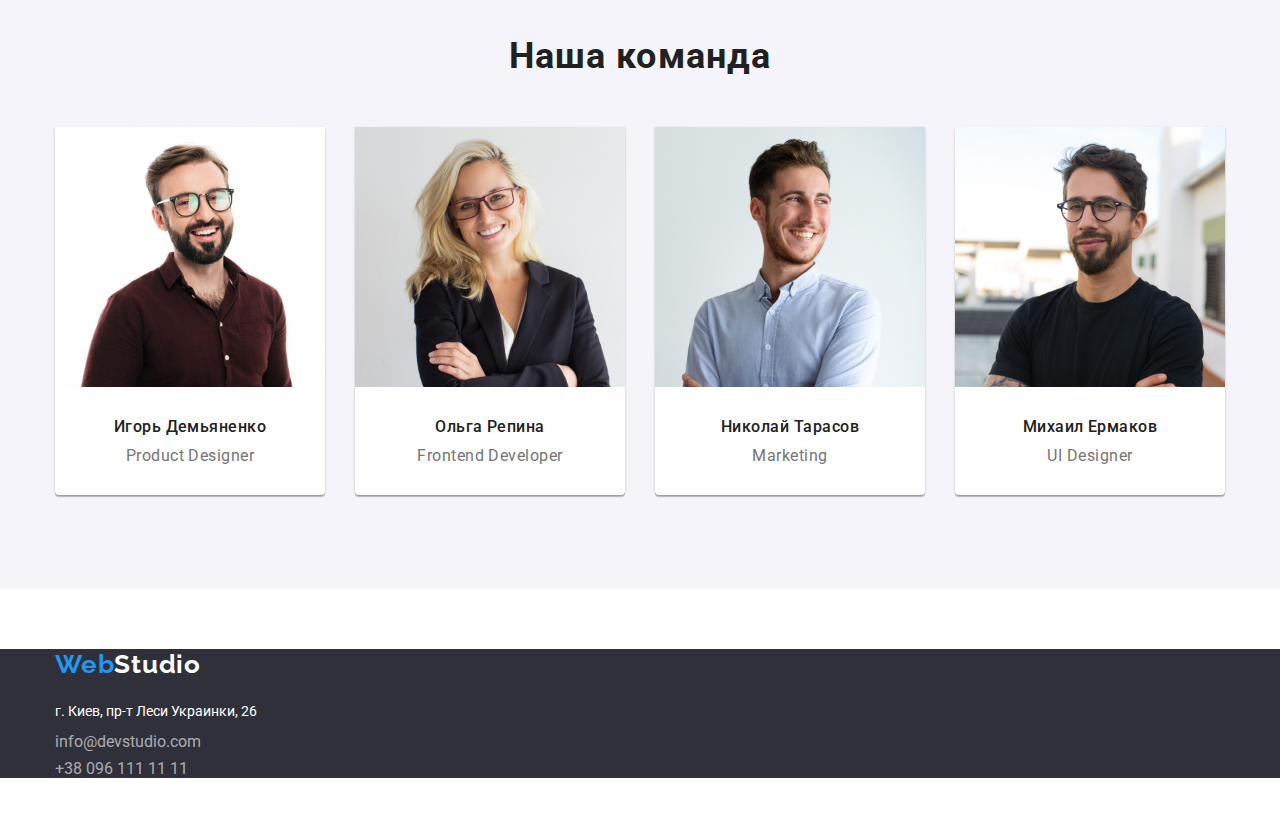
==== commit 66966bcf: "Provide first part of changes after mentor check" ====
--- a/index.html
+++ b/index.html
@@ -21,11 +21,10 @@
     <header class="page-header">
       <!-- Site navigation -->
       <div class="container main-nav">
-        <div class="nav-all">
-          <a href="" class="logo link"
-            >Web<span class="logo-dark">Studio</span>
-          </a>
-        </div>
+        <a href="" class="logo link"
+          >Web<span class="logo-dark">Studio</span>
+        </a>
+
         <nav class="navigation">
           <ul class="site-nav">
             <li class="list">
@@ -54,14 +53,11 @@
     <main>
       <!--Герой-->
       <section class="hero">
-        <h1 class="header-hero">
-          Эффективные решения <br />
-          для вашего бизнеса
-        </h1>
+        <h1 class="header-hero">Эффективные решения для вашего бизнеса</h1>
         <button type="button" class="button-service">Заказать услугу</button>
       </section>
       <!--Переваги-->
-      <section class="advantages">
+      <section class="section">
         <div class="container">
           <h2 class="header-advantages">Наші переваги</h2>
           <ul class="list-advantages">
@@ -99,9 +95,9 @@
       </section>
       <!-- Our works -->
 
-      <section class="works">
-        <h2 class="header-works">Чем мы занимаемся</h2>
+      <section class="section works">
         <div class="container">
+          <h2 class="header-works">Чем мы занимаемся</h2>
           <ul class="works-images">
             <li class="list">
               <img src="./images/box-1.jpg" alt="Структура сайту" width="370" />
@@ -118,7 +114,7 @@
 
       <!-- Our team -->
 
-      <section class="our-team">
+      <section class="section our-team">
         <h2 class="header-team">Наша команда</h2>
         <div class="container">
           <ul class="team-list">
--- a/css/styles.css
+++ b/css/styles.css
@@ -9,6 +9,12 @@
   color: var(--text-decoration-color);
   font-family: "Roboto", sans-serif;
 }
+
+ul {
+  margin: 0;
+  padding: 0;
+  list-style: none;
+}
 /*             Header          */
 .logo {
   font-family: Raleway, sans-serif;
@@ -17,9 +23,6 @@
   line-height: 1.19;
   color: var(--link-hover-color);
   letter-spacing: 0.03em;
-}
-.nav-all {
-  display: flex;
   margin-right: 93px;
 }
 
@@ -29,8 +32,8 @@
 .logo-light {
   color: #ffffff;
 }
+
 .container {
-  display: flex;
   margin-left: auto;
   margin-right: auto;
   width: 1200px;
@@ -74,8 +77,8 @@
 
 .site-nav .link {
   display: block;
-  padding-top: 20px;
-  padding-bottom: 20px;
+  padding-top: 32px;
+  padding-bottom: 32px;
 
   color: var(--text-decoration-color);
   font-weight: 500;
@@ -139,9 +142,8 @@
 }
 .header-hero {
   color: #ffffff;
-  margin-top: 0px;
-  margin-bottom: 30px;
-
+  margin: 0px auto 30px auto;
+  width: 696px;
   font-weight: 900;
   font-size: 44px;
   line-height: 1.36;
@@ -151,6 +153,15 @@
 
 .page-header {
   background-color: #ffffff;
+  border-bottom: 1px solid #ececec;
+}
+
+.page-header.portfolio {
+  margin-bottom: 94px;
+}
+
+.portfolio {
+  margin-bottom: 94px;
 }
 
 .hero {
@@ -179,6 +190,7 @@
   font-weight: 700;
   font-size: 16px;
   line-height: 1.88;
+  min-width: 200px;
   align-items: center;
   text-align: center;
   letter-spacing: 0.06em;
@@ -190,17 +202,25 @@
 .button-filter {
   font-family: inherit;
   color: var(--text-decoration-color);
-  background-color: #ffffff;
+  background-color: #f5f4fa;
   font-weight: 500;
   font-size: 16px;
-  line-height: 1.88;
+  line-height: 1.63;
+  min-width: 73px;
   display: flex;
   align-items: center;
   text-align: center;
-  letter-spacing: 0.06em;
+  letter-spacing: 0.03em;
   cursor: pointer;
   padding: 6px 22px;
-}
+  border-radius: 4px;
+  border: 1px solid #eeeeee;
+}
+
+.list.filter:not(:last-child) {
+  margin-right: 8px;
+}
+
 .button-filter:hover,
 .button-filter:focus {
   color: #ffffff;
@@ -209,8 +229,16 @@
 
 .filter {
   display: flex;
-}
-
+  flex-direction: row;
+  justify-content: center;
+  margin-top: 0;
+  margin-bottom: 50px;
+  padding-left: 0;
+}
+
+.list.filter {
+  margin-bottom: 0;
+}
 .header-advantages,
 .header-portolio {
   display: none;
@@ -227,10 +255,16 @@
   margin-bottom: 10px;
   margin-top: 0;
 }
-section.advantages {
+/* section.advantages {
   padding-top: 94px;
   padding-bottom: 94px;
-}
+} */
+
+.section {
+  padding-top: 94px;
+  padding-bottom: 94px;
+}
+
 .list-advantages .list {
   width: 270px;
   margin-right: 30px;
@@ -245,6 +279,10 @@
   margin-bottom: 0;
   padding-left: 0;
 }
+.works {
+  padding-top: 0;
+}
+
 .works-images .list {
   width: 370px;
   margin-right: 30px;
@@ -272,16 +310,14 @@
   margin-bottom: 50px;
   text-align: center;
 }
-.works ul {
-  display: flex;
-  margin-top: 0;
-  margin-bottom: 0;
-  padding-bottom: 94px;
+.works-images {
+  display: flex;
+  margin-top: 0;
+  margin-bottom: 0;
   padding-left: 0;
 }
 
 .our-team {
-  padding-bottom: 94px;
   background: #f5f4fa;
 }
 
@@ -406,17 +442,29 @@
   line-height: 2;
   letter-spacing: 0.06em;
   color: var(--text-decoration-color);
+  margin: 0px 24px 4px 24px;
 }
 .project-type {
   font-size: 16px;
   line-height: 1.88;
   letter-spacing: 0.03em;
+  margin: 0px 24px 0px 24px;
   color: var(--second-text-color);
+}
+
+.project-card-content {
+  margin-bottom: 20px;
+  border-left: 1px solid #eeeeee;
+  border-right: 1px solid #eeeeee;
+  border-bottom: 1px solid #eeeeee;
+}
+
+.project-name {
+  padding-top: 20px;
 }
 
 .projects .list {
   background: #ffffff;
-  border: 1px solid #eeeeee;
   box-sizing: border-box;
 }
 
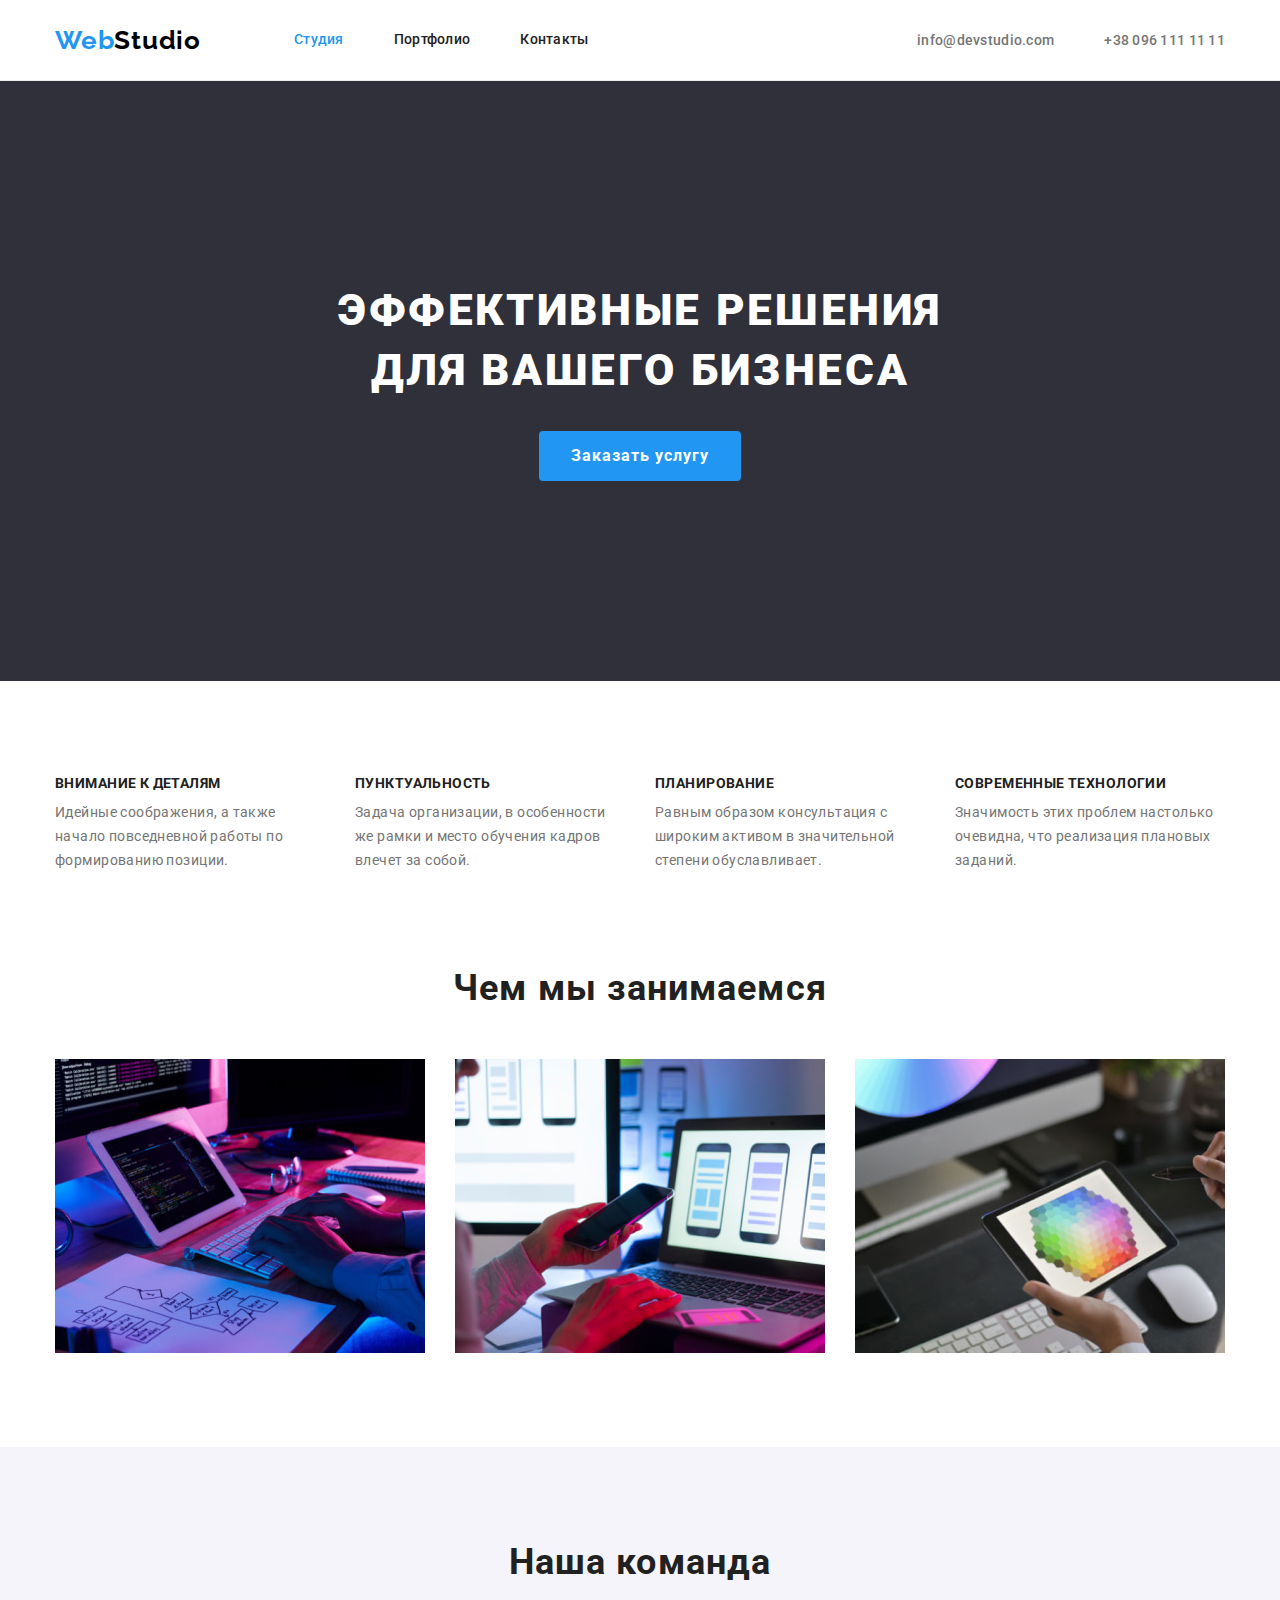
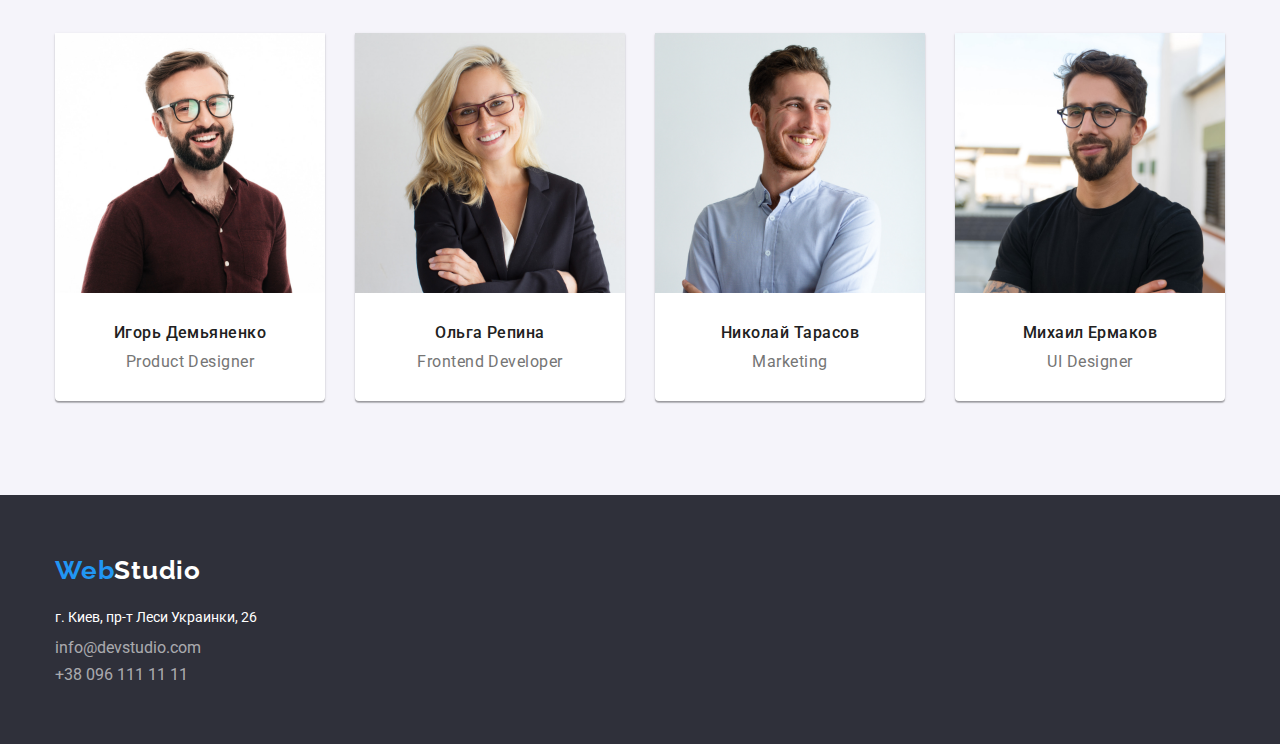
==== commit 765a8a4f: "Finish main page after mentor revision" ====
--- a/index.html
+++ b/index.html
@@ -21,10 +21,9 @@
     <header class="page-header">
       <!-- Site navigation -->
       <div class="container main-nav">
-        <a href="" class="logo link"
+        <a href="" class="logo link top"
           >Web<span class="logo-dark">Studio</span>
         </a>
-
         <nav class="navigation">
           <ul class="site-nav">
             <li class="list">
@@ -52,11 +51,13 @@
     </header>
     <main>
       <!--Герой-->
+
       <section class="hero">
         <h1 class="header-hero">Эффективные решения для вашего бизнеса</h1>
         <button type="button" class="button-service">Заказать услугу</button>
       </section>
       <!--Переваги-->
+
       <section class="section">
         <div class="container">
           <h2 class="header-advantages">Наші переваги</h2>
@@ -115,18 +116,16 @@
       <!-- Our team -->
 
       <section class="section our-team">
-        <h2 class="header-team">Наша команда</h2>
         <div class="container">
+          <h2 class="header-team">Наша команда</h2>
           <ul class="team-list">
             <li class="team-link">
               <article class="card">
-                <div class="card-thumb">
-                  <img
-                    src="./images/img.jpg"
-                    alt="Фото Игорь Демьяненко"
-                    width="270"
-                  />
-                </div>
+                <img
+                  src="./images/img.jpg"
+                  alt="Фото Игорь Демьяненко"
+                  width="270"
+                />
                 <div class="card-content">
                   <h3 class="team-member">Игорь Демьяненко</h3>
                   <p lang="en" class="team-position">Product Designer</p>
@@ -135,13 +134,11 @@
             </li>
             <li class="team-link">
               <article class="card">
-                <div class="card-thumb">
-                  <img
-                    src="./images/img-1.jpg"
-                    alt="Фото Ольга Репина"
-                    width="270"
-                  />
-                </div>
+                <img
+                  src="./images/img-1.jpg"
+                  alt="Фото Ольга Репина"
+                  width="270"
+                />
                 <div class="card-content">
                   <h3 class="team-member">Ольга Репина</h3>
                   <p lang="en" class="team-position">Frontend Developer</p>
@@ -150,13 +147,11 @@
             </li>
             <li class="team-link">
               <article class="card">
-                <div class="card-thumb">
-                  <img
-                    src="./images/img-2.jpg"
-                    alt="Фото Николай Тарасов"
-                    width="270"
-                  />
-                </div>
+                <img
+                  src="./images/img-2.jpg"
+                  alt="Фото Николай Тарасов"
+                  width="270"
+                />
                 <div class="card-content">
                   <h3 class="team-member">Николай Тарасов</h3>
                   <p lang="en" class="team-position">Marketing</p>
@@ -165,13 +160,11 @@
             </li>
             <li class="team-link">
               <article class="card">
-                <div class="card-thumb">
-                  <img
-                    src="./images/img-3.jpg"
-                    alt="Фото Михаил Ермаков"
-                    width="270"
-                  />
-                </div>
+                <img
+                  src="./images/img-3.jpg"
+                  alt="Фото Михаил Ермаков"
+                  width="270"
+                />
                 <div class="card-content">
                   <h3 class="team-member">Михаил Ермаков</h3>
                   <p lang="en" class="team-position">UI Designer</p>
--- a/css/styles.css
+++ b/css/styles.css
@@ -15,6 +15,7 @@
   padding: 0;
   list-style: none;
 }
+
 /*             Header          */
 .logo {
   font-family: Raleway, sans-serif;
@@ -23,6 +24,9 @@
   line-height: 1.19;
   color: var(--link-hover-color);
   letter-spacing: 0.03em;
+}
+
+.logo.link.top {
   margin-right: 93px;
 }
 
@@ -56,17 +60,8 @@
   height: auto;
 }
 
-.site-nav .list {
-  margin-top: 0;
-  margin-bottom: 0;
-  padding: 0;
-}
-
 .site-nav {
   display: flex;
-  margin-top: 0;
-  margin-bottom: 0;
-  padding-left: 0;
 }
 
 .site-nav .list + .list {
@@ -79,7 +74,6 @@
   display: block;
   padding-top: 32px;
   padding-bottom: 32px;
-
   color: var(--text-decoration-color);
   font-weight: 500;
   font-size: 14px;
@@ -102,10 +96,7 @@
 
 .contacts {
   display: flex;
-  margin-top: 0;
-  margin-bottom: 0;
   margin-left: auto;
-  padding-left: 0;
 }
 
 .contacts .list + .list {
@@ -231,9 +222,7 @@
   display: flex;
   flex-direction: row;
   justify-content: center;
-  margin-top: 0;
   margin-bottom: 50px;
-  padding-left: 0;
 }
 
 .list.filter {
@@ -255,10 +244,6 @@
   margin-bottom: 10px;
   margin-top: 0;
 }
-/* section.advantages {
-  padding-top: 94px;
-  padding-bottom: 94px;
-} */
 
 .section {
   padding-top: 94px;
@@ -275,10 +260,8 @@
 
 .list-advantages {
   display: flex;
-  margin-top: 0;
-  margin-bottom: 0;
-  padding-left: 0;
-}
+}
+
 .works {
   padding-top: 0;
 }
@@ -312,9 +295,6 @@
 }
 .works-images {
   display: flex;
-  margin-top: 0;
-  margin-bottom: 0;
-  padding-left: 0;
 }
 
 .our-team {
@@ -322,10 +302,7 @@
 }
 
 .team-list {
-  padding: 0;
-  margin: 0;
   list-style: none;
-
   display: flex;
   flex-wrap: wrap;
   margin-left: calc(-1 * var(--card-gap));
@@ -363,31 +340,19 @@
   margin-top: 0;
   margin-bottom: 50px;
   text-align: center;
-  padding-top: 94px;
 }
 
 .footer {
   background-color: #2f303a;
-}
-
-a.logo.link.bottom {
+  padding-top: 60px;
+  padding-bottom: 60px;
+}
+
+.logo.link.bottom {
   display: block;
-  margin-top: 60px;
   margin-bottom: 20px;
 }
-.address {
-  display: flex;
-  flex-direction: column;
-  margin-bottom: 60px;
-}
-.adress-list {
-  margin: 0;
-  padding-left: 0;
-}
-
-footer .container {
-  flex-direction: column;
-}
+
 .address .post-address {
   color: #ffffff;
   font-style: normal;
@@ -395,14 +360,21 @@
   line-height: 1.71;
 }
 
-.post-address {
+.adress-list > .list:not(:last-child) {
+  margin-bottom: 9px;
+}
+
+/* .post-address {
   display: block;
   margin-bottom: 9px;
 }
 
+
+
+
 .mail {
   margin-bottom: 9px;
-}
+} */
 
 .mail,
 .tel {
@@ -414,9 +386,6 @@
 .tel:hover {
   color: var(--link-hover-color);
 }
-.team-list img {
-  margin-bottom: 30px;
-}
 
 .team-position {
   color: var(--second-text-color);
@@ -434,6 +403,11 @@
   letter-spacing: 0.03em;
   margin-top: 0;
   margin-bottom: 10px;
+}
+
+.card-content {
+  padding-top: 30px;
+  padding-bottom: 30px;
 }
 
 .project-name {
@@ -469,10 +443,7 @@
 }
 
 .projects {
-  padding: 0;
-  margin: 0;
   list-style: none;
-
   display: flex;
   flex-wrap: wrap;
   margin-left: calc(-1 * var(--projects-card-gap));
